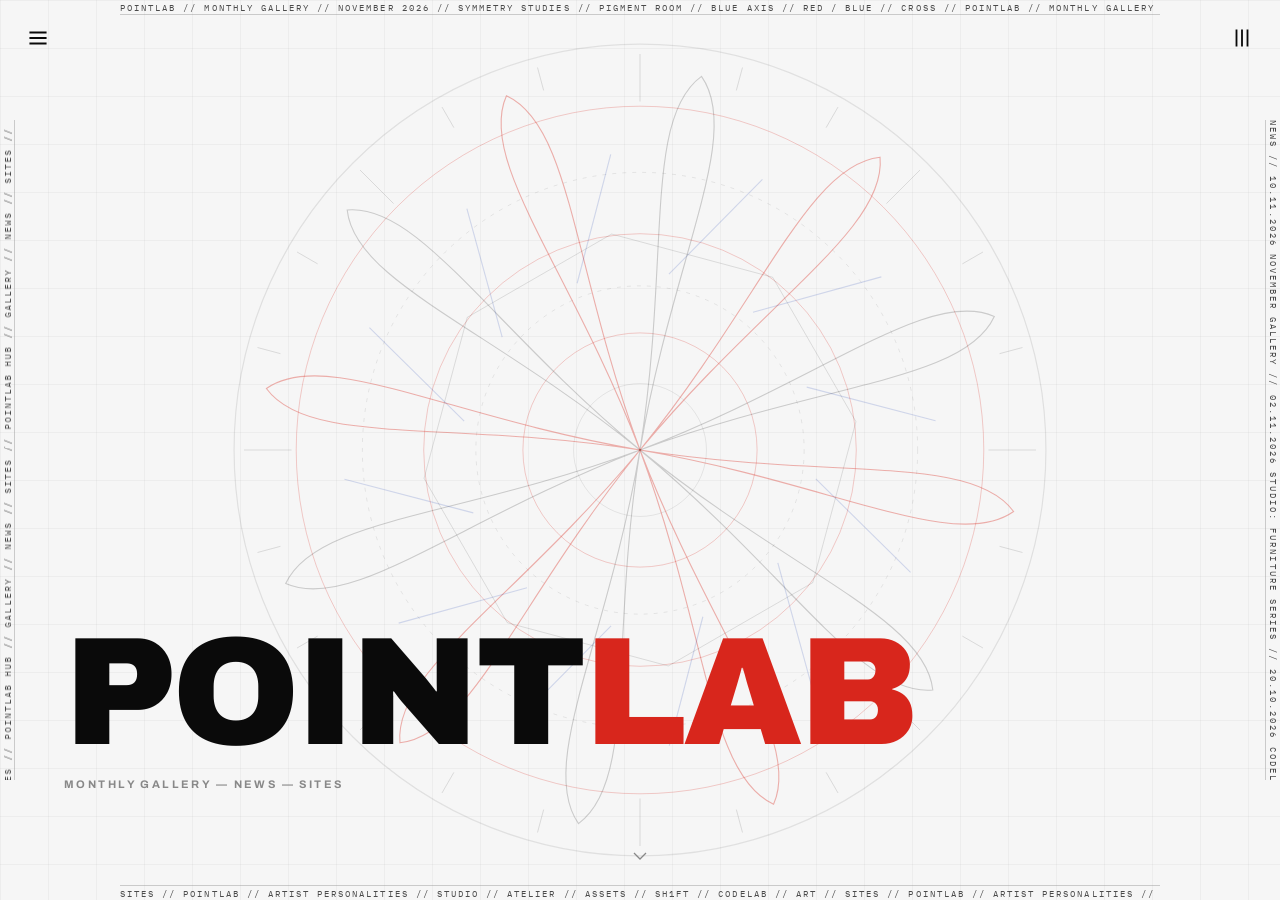
==== index.html @ a9a019ca "Pointlab homepage mockup v2 (private test preview)" ====
<!doctype html>
<html lang="en"><head><meta charset="utf-8">
<meta name="viewport" content="width=device-width,initial-scale=1,viewport-fit=cover">
<title>Pointlab</title>
<link rel="stylesheet" href="engine/fonts.css">
<link rel="stylesheet" href="engine/engine.css">
</head><body>
<script src="sites/registry.js"></script>
<script src="sites/hub.js"></script>
<script src="engine/generators.js"></script>
<script src="engine/text.js"></script>
<script src="engine/engine.js"></script>
</body></html>
---- engine/fonts.css ----
/* Self-hosted from Google Fonts (OFL): Archivo variable 400–900, IBM Plex Mono 400/500/700. Latin subset. */
@font-face{font-family:'Archivo';font-style:normal;font-weight:400 900;font-display:swap;src:url(../fonts/archivo.woff2) format('woff2')}
/* Self-hosted from Google Fonts (OFL): Archivo variable 400–900, IBM Plex Mono 400/500/700. Latin subset. */
@font-face{font-family:'IBM Plex Mono';font-style:normal;font-weight:400;font-display:swap;src:url(../fonts/plex-mono-400.woff2) format('woff2')}
@font-face{font-family:'IBM Plex Mono';font-style:normal;font-weight:500;font-display:swap;src:url(../fonts/plex-mono-500.woff2) format('woff2')}
@font-face{font-family:'IBM Plex Mono';font-style:normal;font-weight:700;font-display:swap;src:url(../fonts/plex-mono-700.woff2) format('woff2')}
---- engine/engine.css ----
/* POINTLAB ENGINE v2 — shared structure on anttipiste's type: Archivo + IBM Plex Mono (engine/fonts.css). Identity comes only from CSS variables
   (set by each site config) and the optional theme.css string in that config. */
:root{
  --bg:#0B0B0B; --fg:#F2F2F2; --dim:#8A8A8A; --line:#2A2A2A; --accent:#FF3A1E;
  --play:#FF2A1A; --veil:rgba(11,11,11,.62); --ui-bg:rgba(11,11,11,.38);
  --font-display:"Archivo",-apple-system,BlinkMacSystemFont,sans-serif;
  --font-text:"Archivo",-apple-system,BlinkMacSystemFont,sans-serif;
  --font-mono:"IBM Plex Mono",ui-monospace,Menlo,monospace;
  --panel:#161616; --panel-line:#2A2A2A; --panel-fg:#F2F2F2; --panel-dim:#8A8A8A; --hero-bg:var(--bg); --hero-fg:var(--fg);
  --ease:cubic-bezier(.2,.7,.1,1); --dur:.6s;
  --pad:clamp(20px,5vw,88px); --top-safe:84px; --sym:44px; --sym-gap:16px;
}
*{box-sizing:border-box;margin:0;padding:0}
html,body{height:100%;overflow:hidden;background:var(--bg);color:var(--fg);
  font-family:var(--font-text);-webkit-font-smoothing:antialiased;-webkit-tap-highlight-color:transparent}
button{font:inherit;color:inherit;background:none;border:0;cursor:pointer}
a{color:inherit}

/* ---------- stage: vertical axis (projects) ---------- */
#stage{position:fixed;inset:0;overflow-y:auto;overflow-x:hidden;scroll-snap-type:y mandatory;
  overscroll-behavior:none;scrollbar-width:none}
#stage::-webkit-scrollbar,.slides::-webkit-scrollbar{display:none}
.sec{position:relative;height:100vh;height:100dvh;scroll-snap-align:start;scroll-snap-stop:always;overflow:hidden}
/* horizontal axis (slides) */
.slides{display:flex;height:100%;overflow-x:auto;overflow-y:hidden;scroll-snap-type:x mandatory;
  overscroll-behavior-x:contain;scrollbar-width:none}
.slide{position:relative;flex:0 0 100%;height:100%;scroll-snap-align:start;scroll-snap-stop:always;overflow:hidden}
body.playing #stage,body.playing .slides{overflow:hidden;touch-action:none}

/* ---------- the two corner symbols (+ conditional play symbol) ---------- */
.sym{position:fixed;top:var(--sym-gap);z-index:60;width:var(--sym);height:var(--sym);
  display:grid;place-items:center;border:0;background:none;color:#fff;
  mix-blend-mode:difference; /* bare symbol, always the inverse of what is under it: white on dark, black on light */
  transition:opacity .45s var(--ease),color .2s}
.sym::after{content:"";position:absolute;inset:-2px} /* 48px touch target */
.sym svg{width:22px;height:22px;stroke:currentColor;stroke-width:1.5;fill:none;overflow:visible}
.sym:focus-visible{outline:1px dotted currentColor;outline-offset:2px}
#symL{left:var(--sym-gap)} #symR{right:var(--sym-gap)}
#symP{right:calc(var(--sym-gap) + var(--sym) + 8px)}
.sym .x{display:none} .sym[aria-expanded="true"] .x{display:block} .sym[aria-expanded="true"] .g{display:none}
body.ui-hidden #symL,body.ui-hidden #symR,body.ui-hidden #symP{opacity:0;pointer-events:none}
#symP{display:none} body.has-app #symP{display:grid}
body.playing #symP{opacity:1!important;pointer-events:auto!important;mix-blend-mode:normal;color:var(--play)}
body.playing #symP svg{fill:var(--play)}
#symP .pause{display:none}

/* edge arrows: appear only for a mouse near the left/right edge (never in corners) */
.edge{position:fixed;top:50%;z-index:40;width:44px;height:88px;margin-top:-44px;display:grid;place-items:center;
  color:var(--fg);opacity:0;pointer-events:none;transition:opacity .3s var(--ease)}
.edge svg{width:16px;height:32px;stroke:currentColor;stroke-width:1.25;fill:none}
.edge.l{left:6px} .edge.r{right:6px} .edge.on{opacity:.85;pointer-events:auto}
body.playing .edge,body[data-drawer] .edge{opacity:0;pointer-events:none}

/* ---------- side panels (JUST SITTING) ---------- */
.panel{position:fixed;top:0;bottom:0;z-index:50;background:var(--panel);color:var(--panel-fg);overflow-y:auto;overscroll-behavior:contain;
  display:flex;flex-direction:column;font:400 12px/17px var(--font-text);
  padding-top:calc(16px + env(safe-area-inset-top,0px));padding-bottom:calc(24px + env(safe-area-inset-bottom,0px));
  visibility:hidden;transition:transform 120ms,visibility 0s 120ms}
.panel.left{left:0;width:min(400px,100%);border-right:1px solid var(--panel-line);transform:translateX(-101%);
  padding-left:max(24px,calc(env(safe-area-inset-left,0px) + 16px));padding-right:24px}
.panel.right{right:0;width:min(320px,100%);border-left:1px solid var(--panel-line);transform:translateX(101%);
  padding-left:24px;padding-right:max(24px,calc(env(safe-area-inset-right,0px) + 16px))}
body[data-drawer="L"] .panel.left,body[data-drawer="R"] .panel.right{transform:none;visibility:visible;transition:transform 120ms}
body[data-drawer] .sym{opacity:0;pointer-events:none}
.p-head{position:relative;display:flex;justify-content:space-between;align-items:center;min-height:44px;margin-bottom:8px;flex:none}
.p-glitch{position:absolute;inset:0 -24px;width:calc(100% + 48px);height:44px;display:block;z-index:0}
.p-lab{position:relative;font:700 12px/12px var(--font-text);text-transform:uppercase;letter-spacing:.12em}
.p-x{position:relative;width:44px;height:44px;margin-right:-12px;display:grid;place-items:center;font-size:18px;line-height:18px;color:var(--panel-dim)}
.p-x:hover{color:var(--panel-fg)}
.p-sec{display:grid;gap:12px;padding-block:16px;border-top:1px solid var(--panel-line)}
.p-h{font:400 10px/10px var(--font-text);text-transform:uppercase;letter-spacing:.12em;color:var(--panel-dim)}
.p-line,.p-p{font-size:12px;line-height:18px;max-width:34em}
.p-line{font:700 20px/24px var(--font-text)}
.p-list{list-style:none;display:grid}
.p-list a,.p-list button,.p-list span.off,.p-proj,.p-sub button{display:flex;align-items:center;gap:12px;width:100%;min-height:44px;text-decoration:none;text-align:left;
  font:700 12px/16px var(--font-text);text-transform:uppercase;letter-spacing:.08em}
.p-list small,.p-proj small{margin-left:auto;font:400 10px/10px var(--font-mono);letter-spacing:.12em;color:var(--panel-dim);text-transform:uppercase}
.p-list a:hover,.p-list button:hover,.p-proj:hover,.p-sub button:hover{color:var(--accent)}
.p-list .cur{color:var(--accent)} .p-list span.off{color:var(--panel-dim)}
.p-proj b,.p-sub b{font:400 10px/10px var(--font-mono);color:var(--panel-dim);width:22px;flex:none}
.p-sub{list-style:none}
.p-sub button{min-height:36px;font-weight:400;text-transform:none;letter-spacing:0;color:var(--panel-dim)}
@media (pointer:coarse){.p-sub button{min-height:44px}}
@media (prefers-reduced-motion:reduce){.panel,body[data-drawer] .panel{transition:none!important}.sym{transition:none}}

/* ---------- anttipiste title stamp + counter ---------- */
.stamp{position:absolute;left:28px;bottom:24px;z-index:20;pointer-events:none;mix-blend-mode:difference;color:#fff;display:flex;align-items:baseline;gap:8px;max-width:calc(100% - 160px)}
.stamp .st-n{font:700 11px/1 var(--font-mono);color:var(--accent);mix-blend-mode:normal}
.stamp .st-d{font:400 11px/1 var(--font-mono);opacity:.4}
.stamp .st-t{font:800 13px/1 var(--font-display);letter-spacing:.04em;text-transform:uppercase;white-space:nowrap;overflow:hidden}
.stamp .st-a{font:400 10px/1 var(--font-mono);letter-spacing:.12em;opacity:.7;white-space:nowrap}
.count{position:absolute;right:28px;bottom:24px;z-index:20;pointer-events:none;font:400 11px/1 var(--font-mono);letter-spacing:.16em;mix-blend-mode:difference;color:#fff}
.pad,.s-shot .cap,.s-full .lab,.s-video .lab,.s-app .hint{padding-bottom:max(var(--pad),72px)}
.s-full .lab,.s-video .lab,.s-app .hint{bottom:max(var(--pad),72px);padding-bottom:0}
.s-shot .art{margin-bottom:max(var(--pad),72px)}
.pl-dissolved{opacity:0!important;transform:scale(.96) translateY(6px);transition:opacity .8s cubic-bezier(.16,1,.3,1),transform .8s cubic-bezier(.16,1,.3,1)}

/* ---------- hero ---------- */
.hero canvas{position:absolute;inset:0;width:100%;height:100%;display:block}
.hero-copy{position:absolute;left:var(--pad);right:var(--pad);bottom:clamp(64px,12vh,140px);pointer-events:none}
.hero{background:var(--hero-bg);color:var(--hero-fg)}
.hero-title{font:900 clamp(54px,12vw,160px)/.9 var(--font-display);letter-spacing:-.02em;text-transform:uppercase;white-space:pre-wrap;min-height:.9em;transition:opacity .8s cubic-bezier(.16,1,.3,1),transform .8s cubic-bezier(.16,1,.3,1)}
.hero-title span{color:var(--accent)}
.hero-sub{margin-top:14px;font:700 11px/1.4 var(--font-text);letter-spacing:.22em;text-transform:uppercase;color:var(--dim);min-height:1.4em}
.hero-down{position:absolute;left:50%;bottom:22px;width:44px;height:44px;margin-left:-22px;display:grid;place-items:center;color:var(--dim)}
.hero-down svg{width:18px;height:18px;stroke:currentColor;stroke-width:1.25;fill:none}

/* ---------- slide typography (shared) ---------- */
.pad{position:absolute;inset:0;padding:var(--top-safe) var(--pad) var(--pad);display:flex;flex-direction:column}
.idx{font:400 11px/1 var(--font-mono);letter-spacing:.14em;text-transform:uppercase;color:var(--dim)}
.idx i{font-style:normal;color:var(--accent)}
.h1{font:900 clamp(40px,7.5vw,128px)/.9 var(--font-display);letter-spacing:-.02em;text-transform:uppercase;margin-top:auto;white-space:pre-wrap}
.h2{font:800 clamp(26px,3.6vw,52px)/1 var(--font-display);letter-spacing:-.01em;white-space:pre-wrap}
.lede{font-size:clamp(16px,1.5vw,21px);line-height:1.45;max-width:38ch;margin-top:22px}
.txt{font-size:15px;line-height:1.55;color:color-mix(in srgb,var(--fg) 82%,var(--bg));max-width:40ch}
.meta{display:flex;flex-wrap:wrap;gap:8px 36px;margin-top:36px;padding-top:16px;border-top:1px solid var(--line)}
.meta div{font:12px/1.5 var(--font-mono);color:var(--dim)} .meta b{display:block;font-weight:400;color:var(--fg)}
.ph{display:inline-block;font:400 10px/1 var(--font-mono);letter-spacing:.14em;text-transform:uppercase;
  border:1px solid currentColor;padding:4px 6px;color:var(--dim);align-self:flex-start}

/* concept */
.s-concept .pad{justify-content:flex-end}
/* tutorial */
.s-tutorial ol{list-style:none;margin-top:36px;display:grid;gap:0;max-width:760px;counter-reset:st}
.s-tutorial li{display:grid;grid-template-columns:56px 1fr;padding:16px 0;border-top:1px solid var(--line);
  font-size:clamp(16px,1.6vw,20px);line-height:1.4;counter-increment:st}
.s-tutorial li::before{content:counter(st,decimal-leading-zero);font:400 12px/1.9 var(--font-mono);color:var(--accent)}
/* screenshot with explanation */
.s-shot .grid{position:absolute;inset:0;display:grid;grid-template-columns:minmax(300px,1fr) 2.1fr}
.s-shot .cap{padding:var(--top-safe) var(--pad) var(--pad);display:flex;flex-direction:column;justify-content:flex-end;gap:16px}
.s-shot .art{position:relative;margin:var(--top-safe) var(--pad) var(--pad) 0;border:1px solid var(--line)}
.art canvas,.s-video canvas{position:absolute;inset:0;width:100%;height:100%;display:block}
/* video placeholder */
.s-video .lab{position:absolute;left:var(--pad);bottom:var(--pad);right:var(--pad);display:flex;flex-direction:column;gap:12px;
  pointer-events:none;text-shadow:0 0 18px var(--bg)}
/* live app */
.s-app iframe{position:absolute;inset:0;width:100%;height:100%;border:0;display:block;pointer-events:none;background:var(--bg)}
body.playing .s-app.active iframe{pointer-events:auto}
.s-app .hint{position:absolute;left:var(--pad);bottom:var(--pad);display:flex;flex-direction:column;gap:12px;
  transition:opacity .4s var(--ease);pointer-events:none;text-shadow:0 0 18px var(--bg)}
body.playing .s-app .hint{opacity:0}
/* news */
.s-news .list{list-style:none;margin-top:28px;max-width:900px;border-top:1px solid var(--line);overflow:auto}
.s-news li{display:grid;grid-template-columns:120px 1fr;gap:4px 24px;padding:18px 0;border-bottom:1px solid var(--line)}
.s-news li .d{font:12px/1.6 var(--font-mono);color:var(--dim)} .s-news li b{font-weight:500;font-size:18px}
.s-news li p{grid-column:2;color:var(--dim);font-size:15px;line-height:1.45}
/* links to subsites */
.s-links .tiles{margin-top:28px;display:grid;grid-template-columns:repeat(4,1fr);border-top:1px solid var(--line);border-left:1px solid var(--line)}
.s-links .tile{display:flex;flex-direction:column;justify-content:space-between;min-height:clamp(96px,18vh,190px);padding:16px;
  border-right:1px solid var(--line);border-bottom:1px solid var(--line);text-decoration:none;transition:background .25s,color .25s}
.s-links a.tile:hover{background:var(--fg);color:var(--bg)}
.s-links .tile b{font:500 clamp(18px,1.8vw,26px)/1.05 var(--font-display)}
.s-links .tile small{font:11px/1.3 var(--font-mono);letter-spacing:.08em;text-transform:uppercase;color:var(--dim)}
.s-links span.tile{color:var(--dim)}

/* ---------- text animation states ---------- */
.rise .w{display:inline-block;overflow:hidden;vertical-align:top;padding-bottom:.06em}
.rise .w>span{display:inline-block;transform:translateY(105%);transition:transform var(--dur) var(--ease);transition-delay:calc(var(--i)*55ms)}
.rise.in .w>span{transform:none}
.fade{opacity:0;transform:translateY(10px);transition:opacity var(--dur) var(--ease),transform var(--dur) var(--ease);transition-delay:.15s}
.fade.in{opacity:1;transform:none}
.type::after{content:"\258C";color:var(--accent);animation:blink 1s steps(1) infinite;margin-left:2px}
.type.done::after{content:none}
@keyframes blink{50%{opacity:0}}
@media (prefers-reduced-motion:reduce){.rise .w>span,.fade{transition:none;transform:none;opacity:1}}

/* ---------- narrow screens ---------- */
@media (max-width:720px){
  :root{--top-safe:76px}
  .s-shot .grid{grid-template-columns:1fr;grid-template-rows:1.35fr 1fr}
  .s-shot .art{margin:var(--top-safe) var(--pad) 0;order:-1}
  .s-shot .cap{padding:20px var(--pad) var(--pad);justify-content:flex-start;gap:10px}
  .s-links .tiles{grid-template-columns:1fr 1fr}
  .s-news li{grid-template-columns:1fr} .s-news li p{grid-column:1}
  .stamp{left:16px;bottom:16px;max-width:calc(100% - 110px)} .count{right:16px;bottom:16px}
  .stamp .st-a{display:none}
}

/* ---------- media ---------- */
.art img,.art video{position:absolute;inset:0;width:100%;height:100%;object-fit:contain;display:block}
.art.cover img,.art.cover video{object-fit:cover}
.s-video video,.hero video,.hero img.bgm{position:absolute;inset:0;width:100%;height:100%;object-fit:cover;display:block}
.s-video.contain video{object-fit:contain}
.hero .shade{position:absolute;inset:0;background:linear-gradient(to top,color-mix(in srgb,var(--bg) 70%,transparent),transparent 55%)}
.s-full img{position:absolute;inset:0;width:100%;height:100%;object-fit:cover}
.s-full .lab{position:absolute;left:var(--pad);bottom:var(--pad);right:var(--pad);display:flex;flex-direction:column;gap:10px;text-shadow:0 0 22px rgba(0,0,0,.6)}
.s-full::after{content:"";position:absolute;inset:auto 0 0 0;height:45%;background:linear-gradient(to top,color-mix(in srgb,var(--bg) 65%,transparent),transparent);pointer-events:none}
.s-full .lab{z-index:1}
.s-links .tile{justify-content:flex-end;gap:6px;position:relative;overflow:hidden}
.s-links .tile img{width:100%;aspect-ratio:16/9;object-fit:cover;margin-bottom:auto;filter:grayscale(.15);transition:filter .3s}
.s-links span.tile img{filter:grayscale(1) brightness(.6)}
@media (max-width:720px){.s-links .tile img{display:none}.s-links .tile{min-height:76px;padding:12px}}

/* captions always clear the stamp/counter row (and the edge ticker when present) */
.s-full .lab,.s-video .lab,.s-app .hint{bottom:max(var(--pad),72px)}
@media (max-width:720px){.s-full .lab,.s-video .lab,.s-app .hint{bottom:64px}.s-shot .art{margin-bottom:64px}}
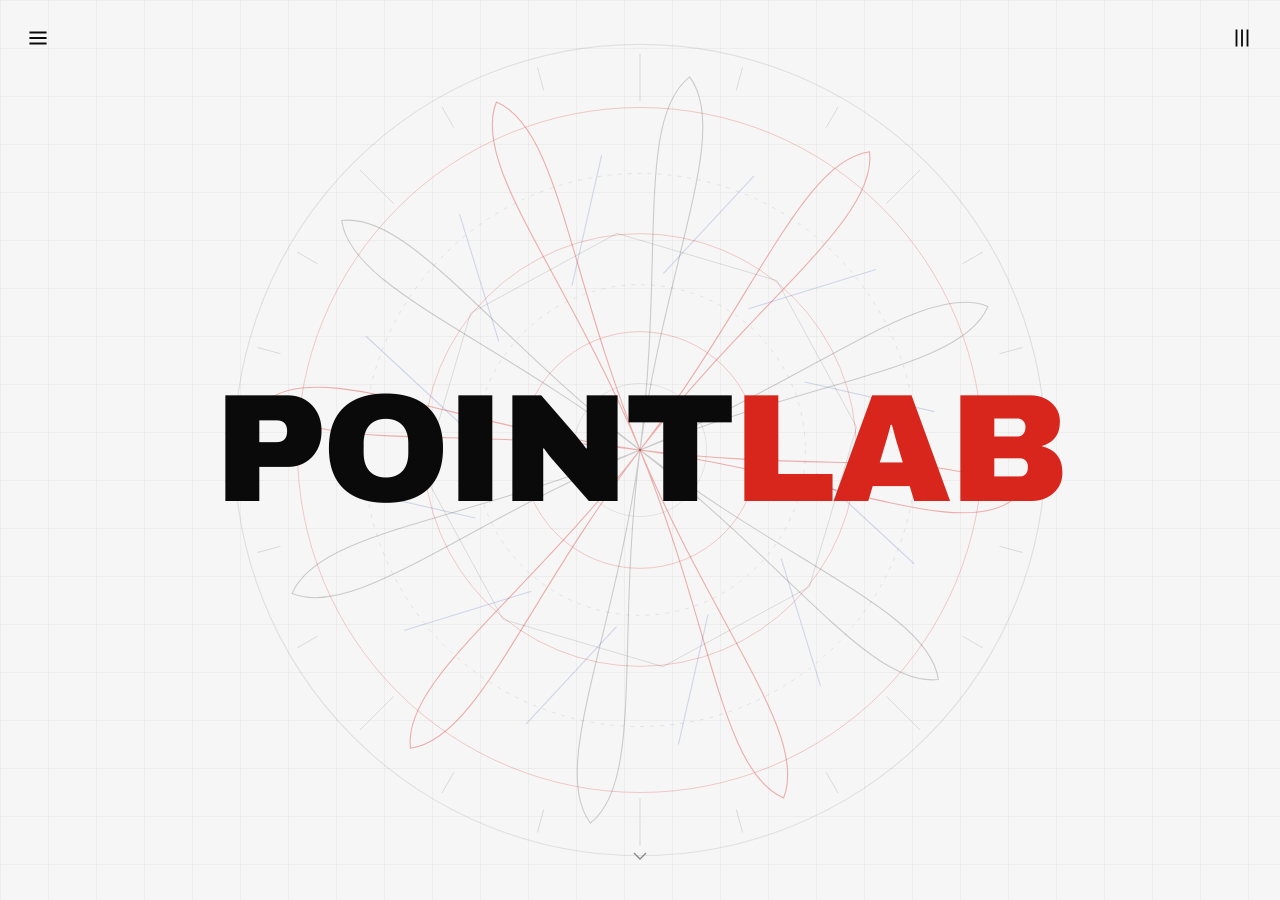
==== commit 9987899e: "Pointlab mockup v2.4: text effects run under OS Reduce motion (soft form); site Animations setting i" ====
--- a/index.html
+++ b/index.html
@@ -2,12 +2,12 @@
 <html lang="en"><head><meta charset="utf-8">
 <meta name="viewport" content="width=device-width,initial-scale=1,viewport-fit=cover">
 <title>Pointlab</title>
-<link rel="stylesheet" href="engine/fonts.css">
-<link rel="stylesheet" href="engine/engine.css">
+<link rel="stylesheet" href="engine/fonts.css?v=2.4">
+<link rel="stylesheet" href="engine/engine.css?v=2.4">
 </head><body>
-<script src="sites/registry.js"></script>
-<script src="sites/hub.js"></script>
-<script src="engine/generators.js"></script>
-<script src="engine/text.js"></script>
-<script src="engine/engine.js"></script>
+<script src="sites/registry.js?v=2.4"></script>
+<script src="sites/hub.js?v=2.4"></script>
+<script src="engine/generators.js?v=2.4"></script>
+<script src="engine/text.js?v=2.4"></script>
+<script src="engine/engine.js?v=2.4"></script>
 </body></html>
--- a/engine/fonts.css
+++ b/engine/fonts.css
@@ -4,3 +4,8 @@
 @font-face{font-family:'IBM Plex Mono';font-style:normal;font-weight:400;font-display:swap;src:url(../fonts/plex-mono-400.woff2) format('woff2')}
 @font-face{font-family:'IBM Plex Mono';font-style:normal;font-weight:500;font-display:swap;src:url(../fonts/plex-mono-500.woff2) format('woff2')}
 @font-face{font-family:'IBM Plex Mono';font-style:normal;font-weight:700;font-display:swap;src:url(../fonts/plex-mono-700.woff2) format('woff2')}
+/* v2.3 site faces — self-hosted from Google Fonts (OFL), variable, Latin subset. Loaded only by the site that uses them. */
+@font-face{font-family:'Jost';font-style:normal;font-weight:100 900;font-display:swap;src:url(../fonts/jost.woff2) format('woff2')}
+@font-face{font-family:'Big Shoulders Display';font-style:normal;font-weight:100 900;font-display:swap;src:url(../fonts/bigshoulders.woff2) format('woff2')}
+@font-face{font-family:'Space Grotesk';font-style:normal;font-weight:300 700;font-display:swap;src:url(../fonts/spacegrotesk.woff2) format('woff2')}
+@font-face{font-family:'Syne';font-style:normal;font-weight:400 800;font-display:swap;src:url(../fonts/syne.woff2) format('woff2')}
--- a/engine/engine.css
+++ b/engine/engine.css
@@ -1,4 +1,4 @@
-/* POINTLAB ENGINE v2 — shared structure on anttipiste's type: Archivo + IBM Plex Mono (engine/fonts.css). Identity comes only from CSS variables
+/* POINTLAB ENGINE v2.1 — no information over projects; equal 320 px panels with collapsible groups; centred logo animation. Based on v2 — shared structure on anttipiste's type: Archivo + IBM Plex Mono (engine/fonts.css). Identity comes only from CSS variables
    (set by each site config) and the optional theme.css string in that config. */
 :root{
   --bg:#0B0B0B; --fg:#F2F2F2; --dim:#8A8A8A; --line:#2A2A2A; --accent:#FF3A1E;
@@ -38,7 +38,9 @@
 #symL{left:var(--sym-gap)} #symR{right:var(--sym-gap)}
 #symP{right:calc(var(--sym-gap) + var(--sym) + 8px)}
 .sym .x{display:none} .sym[aria-expanded="true"] .x{display:block} .sym[aria-expanded="true"] .g{display:none}
-body.ui-hidden #symL,body.ui-hidden #symR,body.ui-hidden #symP{opacity:0;pointer-events:none}
+body.ui-hidden #symL,body.ui-hidden #symR,body.ui-hidden #symP{opacity:0}
+/* faded symbols stay tappable/clickable in their corners, so the panels are always reachable; only in play mode do the corners belong to the app */
+body.ui-hidden.playing #symL,body.ui-hidden.playing #symR{pointer-events:none}
 #symP{display:none} body.has-app #symP{display:grid}
 body.playing #symP{opacity:1!important;pointer-events:auto!important;mix-blend-mode:normal;color:var(--play)}
 body.playing #symP svg{fill:var(--play)}
@@ -56,57 +58,75 @@
   display:flex;flex-direction:column;font:400 12px/17px var(--font-text);
   padding-top:calc(16px + env(safe-area-inset-top,0px));padding-bottom:calc(24px + env(safe-area-inset-bottom,0px));
   visibility:hidden;transition:transform 120ms,visibility 0s 120ms}
-.panel.left{left:0;width:min(400px,100%);border-right:1px solid var(--panel-line);transform:translateX(-101%);
+.panel.left{left:0;width:min(320px,100%);border-right:1px solid var(--panel-line);transform:translateX(-101%);
   padding-left:max(24px,calc(env(safe-area-inset-left,0px) + 16px));padding-right:24px}
 .panel.right{right:0;width:min(320px,100%);border-left:1px solid var(--panel-line);transform:translateX(101%);
   padding-left:24px;padding-right:max(24px,calc(env(safe-area-inset-right,0px) + 16px))}
 body[data-drawer="L"] .panel.left,body[data-drawer="R"] .panel.right{transform:none;visibility:visible;transition:transform 120ms}
 body[data-drawer] .sym{opacity:0;pointer-events:none}
 .p-head{position:relative;display:flex;justify-content:space-between;align-items:center;min-height:44px;margin-bottom:8px;flex:none}
-.p-glitch{position:absolute;inset:0 -24px;width:calc(100% + 48px);height:44px;display:block;z-index:0}
 .p-lab{position:relative;font:700 12px/12px var(--font-text);text-transform:uppercase;letter-spacing:.12em}
 .p-x{position:relative;width:44px;height:44px;margin-right:-12px;display:grid;place-items:center;font-size:18px;line-height:18px;color:var(--panel-dim)}
 .p-x:hover{color:var(--panel-fg)}
-.p-sec{display:grid;gap:12px;padding-block:16px;border-top:1px solid var(--panel-line)}
-.p-h{font:400 10px/10px var(--font-text);text-transform:uppercase;letter-spacing:.12em;color:var(--panel-dim)}
-.p-line,.p-p{font-size:12px;line-height:18px;max-width:34em}
-.p-line{font:700 20px/24px var(--font-text)}
-.p-list{list-style:none;display:grid}
-.p-list a,.p-list button,.p-list span.off,.p-proj,.p-sub button{display:flex;align-items:center;gap:12px;width:100%;min-height:44px;text-decoration:none;text-align:left;
+.p-line{font:700 16px/21px var(--font-text);padding:4px 0 16px;max-width:24em}
+.p-top{list-style:none;border-top:1px solid var(--panel-line)}
+.p-grp{border-top:1px solid var(--panel-line)}
+.p-grp:last-child{border-bottom:1px solid var(--panel-line)}
+.p-gh{font:inherit}
+.p-tog,.p-top button{display:flex;align-items:center;gap:12px;width:100%;min-height:44px;text-align:left;
   font:700 12px/16px var(--font-text);text-transform:uppercase;letter-spacing:.08em}
-.p-list small,.p-proj small{margin-left:auto;font:400 10px/10px var(--font-mono);letter-spacing:.12em;color:var(--panel-dim);text-transform:uppercase}
-.p-list a:hover,.p-list button:hover,.p-proj:hover,.p-sub button:hover{color:var(--accent)}
-.p-list .cur{color:var(--accent)} .p-list span.off{color:var(--panel-dim)}
-.p-proj b,.p-sub b{font:400 10px/10px var(--font-mono);color:var(--panel-dim);width:22px;flex:none}
-.p-sub{list-style:none}
-.p-sub button{min-height:36px;font-weight:400;text-transform:none;letter-spacing:0;color:var(--panel-dim)}
-@media (pointer:coarse){.p-sub button{min-height:44px}}
+.p-tog small{margin-left:auto;font:400 10px/10px var(--font-mono);letter-spacing:.12em;color:var(--panel-dim)}
+.p-tog i{width:12px;height:12px;flex:none;position:relative;margin-left:8px}
+.p-tog .p-gt+i{margin-left:auto}
+.p-tog i::before,.p-tog i::after{content:"";position:absolute;left:0;right:0;top:50%;height:1px;margin-top:-.5px;background:currentColor}
+.p-tog i::after{transform:rotate(90deg)} .p-tog[aria-expanded="true"] i::after{transform:none}
+.p-grp.cur>.p-gh .p-tog{color:var(--panel-fg)}
+.p-grp.cur>.p-gh .p-gt::before{content:"";display:inline-block;width:6px;height:6px;margin-right:10px;background:var(--accent);vertical-align:1px}
+.p-tog:hover,.p-top button:hover{color:var(--accent)}
+.p-items{padding-bottom:12px} .p-items[hidden]{display:none}
+.p-items ul{list-style:none;display:grid}
+.p-items button,.p-items a,.p-items span.off,.p-items span.cur{display:flex;align-items:center;gap:12px;width:100%;min-height:44px;text-align:left;text-decoration:none;
+  font:400 12px/16px var(--font-text);color:var(--panel-dim)}
+.p-items b{font:400 10px/10px var(--font-mono);width:22px;flex:none;color:var(--panel-dim)}
+.p-items small{margin-left:auto;font:400 10px/10px var(--font-mono);letter-spacing:.12em;text-transform:uppercase;color:var(--panel-dim);white-space:nowrap}
+.p-items button:hover,.p-items a:hover{color:var(--panel-fg)}
+.p-items [aria-current]{color:var(--panel-fg)} .p-items button[aria-current] b{color:var(--panel-fg)}
+.p-items button[aria-current]::before{content:"";width:2px;height:16px;background:var(--accent);margin-left:-12px;margin-right:-2px}
+.p-items .cur{color:var(--accent)!important}
+.p-items .p-p{font-size:12px;line-height:18px;color:var(--panel-fg);max-width:34em;padding-bottom:4px}
+.p-tog:focus-visible,.p-items :focus-visible,.p-top :focus-visible{outline:none;color:var(--panel-fg);text-decoration:underline;text-underline-offset:4px}
+/* close: a bare ×, never boxed */
+.p-x,.p-x:focus,.p-x:focus-visible{outline:none;border:0;box-shadow:none;background:none}
+.p-x:focus-visible{color:var(--panel-fg)}
+.p-top a{display:flex;align-items:center;min-height:44px;font:700 12px/16px var(--font-text);text-transform:uppercase;letter-spacing:.08em;text-decoration:none;color:var(--panel-dim)}
+.p-top a:hover{color:var(--accent)}
+.p-facts{display:grid;grid-template-columns:1fr 1fr;gap:8px 16px;margin:4px 0 12px}
+.p-facts dt{font:400 10px/14px var(--font-mono);letter-spacing:.12em;text-transform:uppercase;color:var(--panel-dim)}
+.p-facts dd{font:400 12px/16px var(--font-text);color:var(--panel-fg)}
+.p-info{margin-bottom:8px}
+.p-keys{color:var(--panel-dim)!important;font-size:11px!important;padding-top:8px}
+.p-sw{justify-content:space-between}
+.p-sw i{width:28px;height:14px;border:1px solid var(--panel-dim);border-radius:7px;position:relative;flex:none}
+.p-sw i::after{content:"";position:absolute;top:2px;left:2px;width:8px;height:8px;border-radius:50%;background:var(--panel-dim);transition:transform .12s}
+.p-sw[aria-checked="true"]{color:var(--panel-fg)} .p-sw[aria-checked="true"] i{border-color:var(--accent)}
+.p-sw[aria-checked="true"] i::after{transform:translateX(14px);background:var(--accent)}
 @media (prefers-reduced-motion:reduce){.panel,body[data-drawer] .panel{transition:none!important}.sym{transition:none}}
 
-/* ---------- anttipiste title stamp + counter ---------- */
-.stamp{position:absolute;left:28px;bottom:24px;z-index:20;pointer-events:none;mix-blend-mode:difference;color:#fff;display:flex;align-items:baseline;gap:8px;max-width:calc(100% - 160px)}
-.stamp .st-n{font:700 11px/1 var(--font-mono);color:var(--accent);mix-blend-mode:normal}
-.stamp .st-d{font:400 11px/1 var(--font-mono);opacity:.4}
-.stamp .st-t{font:800 13px/1 var(--font-display);letter-spacing:.04em;text-transform:uppercase;white-space:nowrap;overflow:hidden}
-.stamp .st-a{font:400 10px/1 var(--font-mono);letter-spacing:.12em;opacity:.7;white-space:nowrap}
-.count{position:absolute;right:28px;bottom:24px;z-index:20;pointer-events:none;font:400 11px/1 var(--font-mono);letter-spacing:.16em;mix-blend-mode:difference;color:#fff}
-.pad,.s-shot .cap,.s-full .lab,.s-video .lab,.s-app .hint{padding-bottom:max(var(--pad),72px)}
-.s-full .lab,.s-video .lab,.s-app .hint{bottom:max(var(--pad),72px);padding-bottom:0}
-.s-shot .art{margin-bottom:max(var(--pad),72px)}
+/* v2.1: no title stamp, counter, index numbers or captions over project content */
 .pl-dissolved{opacity:0!important;transform:scale(.96) translateY(6px);transition:opacity .8s cubic-bezier(.16,1,.3,1),transform .8s cubic-bezier(.16,1,.3,1)}
 
 /* ---------- hero ---------- */
 .hero canvas{position:absolute;inset:0;width:100%;height:100%;display:block}
-.hero-copy{position:absolute;left:var(--pad);right:var(--pad);bottom:clamp(64px,12vh,140px);pointer-events:none}
-.hero{background:var(--hero-bg);color:var(--hero-fg)}
-.hero-title{font:900 clamp(54px,12vw,160px)/.9 var(--font-display);letter-spacing:-.02em;text-transform:uppercase;white-space:pre-wrap;min-height:.9em;transition:opacity .8s cubic-bezier(.16,1,.3,1),transform .8s cubic-bezier(.16,1,.3,1)}
-.hero-title span{color:var(--accent)}
-.hero-sub{margin-top:14px;font:700 11px/1.4 var(--font-text);letter-spacing:.22em;text-transform:uppercase;color:var(--dim);min-height:1.4em}
+.hero,.interlude{background:var(--hero-bg);color:var(--hero-fg)}
+.logo-wrap{position:absolute;inset:0;display:grid;place-items:center;padding:0 var(--pad);pointer-events:none;text-align:center}
+.logo{font:900 clamp(54px,12vw,160px)/.9 var(--font-display);letter-spacing:-.02em;text-transform:uppercase;white-space:pre-wrap;min-height:.9em;transition:opacity .8s cubic-bezier(.16,1,.3,1),transform .8s cubic-bezier(.16,1,.3,1)}
+.logo span{color:var(--accent)}
 .hero-down{position:absolute;left:50%;bottom:22px;width:44px;height:44px;margin-left:-22px;display:grid;place-items:center;color:var(--dim)}
 .hero-down svg{width:18px;height:18px;stroke:currentColor;stroke-width:1.25;fill:none}
 
 /* ---------- slide typography (shared) ---------- */
 .pad{position:absolute;inset:0;padding:var(--top-safe) var(--pad) var(--pad);display:flex;flex-direction:column}
+.scrolly{overflow-y:auto;overscroll-behavior-y:auto;scrollbar-width:thin}
 .idx{font:400 11px/1 var(--font-mono);letter-spacing:.14em;text-transform:uppercase;color:var(--dim)}
 .idx i{font-style:normal;color:var(--accent)}
 .h1{font:900 clamp(40px,7.5vw,128px)/.9 var(--font-display);letter-spacing:-.02em;text-transform:uppercase;margin-top:auto;white-space:pre-wrap}
@@ -126,19 +146,11 @@
   font-size:clamp(16px,1.6vw,20px);line-height:1.4;counter-increment:st}
 .s-tutorial li::before{content:counter(st,decimal-leading-zero);font:400 12px/1.9 var(--font-mono);color:var(--accent)}
 /* screenshot with explanation */
-.s-shot .grid{position:absolute;inset:0;display:grid;grid-template-columns:minmax(300px,1fr) 2.1fr}
-.s-shot .cap{padding:var(--top-safe) var(--pad) var(--pad);display:flex;flex-direction:column;justify-content:flex-end;gap:16px}
-.s-shot .art{position:relative;margin:var(--top-safe) var(--pad) var(--pad) 0;border:1px solid var(--line)}
+.s-shot .art{position:absolute;inset:var(--top-safe) var(--pad) var(--pad)}
 .art canvas,.s-video canvas{position:absolute;inset:0;width:100%;height:100%;display:block}
-/* video placeholder */
-.s-video .lab{position:absolute;left:var(--pad);bottom:var(--pad);right:var(--pad);display:flex;flex-direction:column;gap:12px;
-  pointer-events:none;text-shadow:0 0 18px var(--bg)}
 /* live app */
 .s-app iframe{position:absolute;inset:0;width:100%;height:100%;border:0;display:block;pointer-events:none;background:var(--bg)}
 body.playing .s-app.active iframe{pointer-events:auto}
-.s-app .hint{position:absolute;left:var(--pad);bottom:var(--pad);display:flex;flex-direction:column;gap:12px;
-  transition:opacity .4s var(--ease);pointer-events:none;text-shadow:0 0 18px var(--bg)}
-body.playing .s-app .hint{opacity:0}
 /* news */
 .s-news .list{list-style:none;margin-top:28px;max-width:900px;border-top:1px solid var(--line);overflow:auto}
 .s-news li{display:grid;grid-template-columns:120px 1fr;gap:4px 24px;padding:18px 0;border-bottom:1px solid var(--line)}
@@ -167,13 +179,9 @@
 /* ---------- narrow screens ---------- */
 @media (max-width:720px){
   :root{--top-safe:76px}
-  .s-shot .grid{grid-template-columns:1fr;grid-template-rows:1.35fr 1fr}
-  .s-shot .art{margin:var(--top-safe) var(--pad) 0;order:-1}
-  .s-shot .cap{padding:20px var(--pad) var(--pad);justify-content:flex-start;gap:10px}
+  .s-shot .art{inset:var(--top-safe) 16px 24px}
   .s-links .tiles{grid-template-columns:1fr 1fr}
   .s-news li{grid-template-columns:1fr} .s-news li p{grid-column:1}
-  .stamp{left:16px;bottom:16px;max-width:calc(100% - 110px)} .count{right:16px;bottom:16px}
-  .stamp .st-a{display:none}
 }
 
 /* ---------- media ---------- */
@@ -183,14 +191,119 @@
 .s-video.contain video{object-fit:contain}
 .hero .shade{position:absolute;inset:0;background:linear-gradient(to top,color-mix(in srgb,var(--bg) 70%,transparent),transparent 55%)}
 .s-full img{position:absolute;inset:0;width:100%;height:100%;object-fit:cover}
-.s-full .lab{position:absolute;left:var(--pad);bottom:var(--pad);right:var(--pad);display:flex;flex-direction:column;gap:10px;text-shadow:0 0 22px rgba(0,0,0,.6)}
-.s-full::after{content:"";position:absolute;inset:auto 0 0 0;height:45%;background:linear-gradient(to top,color-mix(in srgb,var(--bg) 65%,transparent),transparent);pointer-events:none}
-.s-full .lab{z-index:1}
 .s-links .tile{justify-content:flex-end;gap:6px;position:relative;overflow:hidden}
 .s-links .tile img{width:100%;aspect-ratio:16/9;object-fit:cover;margin-bottom:auto;filter:grayscale(.15);transition:filter .3s}
 .s-links span.tile img{filter:grayscale(1) brightness(.6)}
 @media (max-width:720px){.s-links .tile img{display:none}.s-links .tile{min-height:76px;padding:12px}}
 
-/* captions always clear the stamp/counter row (and the edge ticker when present) */
-.s-full .lab,.s-video .lab,.s-app .hint{bottom:max(var(--pad),72px)}
-@media (max-width:720px){.s-full .lab,.s-video .lab,.s-app .hint{bottom:64px}.s-shot .art{margin-bottom:64px}}
+
+/* ---------- text slides: explanation, notes, news ---------- */
+.s-text .pad{justify-content:flex-end}
+.col{max-width:680px;width:100%}
+.kick,.d{font:400 11px/1.4 var(--font-mono);letter-spacing:.14em;text-transform:uppercase;color:var(--dim)}
+.body p{font-size:clamp(16px,1.3vw,18px);line-height:1.6;max-width:62ch;margin-top:1em;color:color-mix(in srgb,var(--fg) 88%,var(--bg))}
+.s-text .h2{margin-top:12px}
+.notes{list-style:none;margin-top:28px;max-width:900px;border-top:1px solid var(--line);counter-reset:n}
+.notes li{display:grid;grid-template-columns:56px minmax(140px,220px) 1fr;gap:4px 24px;padding:14px 0;border-bottom:1px solid var(--line);counter-increment:n;align-items:baseline}
+.notes li::before{content:counter(n,decimal-leading-zero);font:400 12px/1.6 var(--font-mono);color:var(--accent)}
+.notes b{font-weight:600;font-size:15px} .notes p{color:var(--dim);font-size:15px;line-height:1.45}
+.notes small{grid-column:3;font:400 10px/1.4 var(--font-mono);letter-spacing:.14em;text-transform:uppercase;color:var(--dim)}
+.nlist{list-style:none;margin-top:28px;max-width:900px;border-top:1px solid var(--line)}
+.nlist button{display:grid;grid-template-columns:120px 1fr;gap:4px 24px;width:100%;min-height:44px;padding:18px 0;text-align:left;border-bottom:1px solid var(--line);align-items:baseline}
+.nlist .d{font-size:12px} .nlist b{font-weight:600;font-size:clamp(17px,1.6vw,22px)} .nlist p{grid-column:2;color:var(--dim);font-size:15px;line-height:1.45}
+.nlist button:hover b,.nlist button:focus-visible b{color:var(--accent)}
+.art-col{position:absolute;inset:0;padding:var(--top-safe) var(--pad) var(--pad);display:flex;justify-content:center}
+.art-col .col{padding-bottom:48px}
+.art-col .h2{margin-top:12px}
+.art-col figure{margin:28px 0 0} .art-col figure img{width:100%;max-height:56vh;object-fit:cover;display:block}
+.back{margin-top:36px;min-height:44px;font:400 11px/1 var(--font-mono);letter-spacing:.14em;text-transform:uppercase;color:var(--dim)}
+.back:hover{color:var(--accent)}
+@media (max-width:720px){
+  .notes li{grid-template-columns:40px 1fr} .notes p,.notes small{grid-column:2}
+  .nlist button{grid-template-columns:1fr} .nlist p{grid-column:1}
+  .art-col{padding:var(--top-safe) 20px 24px}
+}
+
+/* ---------- cover mode (per site, e.g. Codelab): animated text over a dimmed full-bleed app screenshot ---------- */
+.s-cover img,.s-cover video,.hero.is-cover img.bgm{position:absolute;inset:0;width:100%;height:100%;object-fit:cover;display:block}
+.dim{position:absolute;inset:0;background:color-mix(in srgb,var(--bg) var(--cover-dim,68%),transparent);pointer-events:none}
+.cover-wrap{position:absolute;inset:0;display:flex;flex-direction:column;justify-content:center;align-items:center;text-align:center;padding:0 var(--pad);pointer-events:none}
+.cover-title{font:900 clamp(40px,8vw,128px)/.9 var(--font-display);letter-spacing:-.02em;text-transform:uppercase;white-space:pre-wrap;min-height:.9em}
+.cover-title span{color:var(--accent)}
+.cover-sub{margin-top:18px;font:400 clamp(12px,1.1vw,15px)/1.5 var(--font-mono);letter-spacing:.08em;color:color-mix(in srgb,var(--fg) 80%,var(--bg));min-height:3em;max-width:46ch}
+.hero.is-cover .logo-wrap{display:flex;flex-direction:column;justify-content:center;align-items:center}
+/* the edge ticker shows only where the site's text set is on (top page + cover slides) */
+.pl-et{transition:opacity .4s var(--ease)}
+body:not(.tx-on) .pl-et{opacity:0!important;visibility:hidden!important}
+body:not(.tx-on) .pl-et *{animation-play-state:paused!important}
+
+/* site setting fullbleed:true — screenshots fill the screen edge to edge */
+.fullbleed .s-shot .art{inset:0}
+.fullbleed .s-shot .art img{object-fit:cover}
+
+/* ---------- v2.2: play mode — the embedded app keeps its own menus in the corners and sides ---------- */
+body.playing #symL,body.playing #symR{opacity:0!important;visibility:hidden;pointer-events:none!important}
+body.playing[data-play-exit="top-center"] #symP{right:auto;left:50%;margin-left:calc(var(--sym) / -2)}
+body.playing[data-play-exit="bottom-center"] #symP{right:auto;left:50%;margin-left:calc(var(--sym) / -2);top:auto;bottom:var(--sym-gap)}
+
+/* ---------- v2.2: left panel = current project ---------- */
+.p-kick{font:400 10px/14px var(--font-mono);letter-spacing:.14em;text-transform:uppercase;color:var(--panel-dim);margin:-4px 0 8px}
+.p-expl{color:var(--panel-fg)}
+.panel.left .p-line{font-size:15px;line-height:21px}
+.panel.left .p-line.p-expl{font:400 13px/20px var(--font-text)}
+.p-artist{display:grid;grid-template-columns:64px minmax(0,1fr);gap:12px;align-items:start;padding:4px 0 8px}
+.p-artist>div{min-width:0}
+.p-items .p-artist b.p-an{width:auto;flex:initial;font:700 12px/16px var(--font-text);letter-spacing:.08em;color:var(--panel-fg)} .p-items .p-artist small.p-ar{margin-left:0;white-space:normal}
+.p-portrait{width:64px;height:80px;object-fit:cover;display:block}
+.p-portrait.slot{border:1px dashed var(--panel-line);display:grid;place-items:center;font:400 9px/1 var(--font-mono);letter-spacing:.12em;text-transform:uppercase;color:var(--panel-dim)}
+.p-an{display:block;font:700 12px/16px var(--font-text);text-transform:uppercase;letter-spacing:.08em}
+.p-ar{display:block;font:400 10px/14px var(--font-mono);letter-spacing:.12em;text-transform:uppercase;color:var(--panel-dim);margin-top:2px}
+.p-artist .p-p{margin-top:6px;color:var(--panel-dim)}
+.p-slides [aria-current] b{color:var(--panel-fg)}
+.panel.right [data-proj][aria-current]{color:var(--panel-fg)}
+.panel.right [data-proj][aria-current] b{color:var(--panel-fg)}
+.p-top .p-hub,.p-top .p-news{display:flex;align-items:center;width:100%;min-height:44px;text-align:left;font:700 12px/16px var(--font-text);text-transform:uppercase;letter-spacing:.08em;text-decoration:none;color:var(--panel-fg)}
+/* project setting: show images whole */
+.fit-whole .s-full img,.fit-whole .art img,.fit-whole .art.cover img{object-fit:contain}
+
+/* play-mode exit strip: left edge, middle band only (clear of the app's corner controls) */
+.play-edge{position:fixed;left:0;top:30%;height:40%;width:20px;z-index:55;display:none;touch-action:none;cursor:e-resize}
+body.playing .play-edge{display:block}
+.play-edge::after{content:"";position:absolute;left:3px;top:50%;width:2px;height:44px;margin-top:-22px;background:var(--play);opacity:.55}
+
+/* ===== v2.3 — per-site image grade (anttipiste colour grades; config: grade:'kapoor'|'klein'|'monolith'|'violet') =====
+   Images and videos of project slides are mapped to a duotone of the grade (SVG filter #pl-grade, built by the engine).
+   anttipiste's vignette + a faint, static light bleed sit on media slides only. Kept subtle so it never competes with the work.
+   Article/news figures and live apps (iframes) are never graded. */
+.graded .s-full img,.graded .s-shot img,.graded .s-video video,.graded .s-cover img,.graded .s-cover video{filter:url(#pl-grade)}
+.graded .s-full::after,.graded .s-shot::after,.graded .s-video::after{content:"";position:absolute;inset:0;z-index:1;pointer-events:none;
+  opacity:var(--grade-vig,.85);background:radial-gradient(130% 100% at 50% 45%,rgba(0,0,0,0) 40%,rgba(0,0,0,.3) 80%,rgba(0,0,0,.85) 100%)}
+.graded .s-full::before,.graded .s-shot::before,.graded .s-video::before{content:"";position:absolute;inset:0;z-index:1;pointer-events:none;
+  mix-blend-mode:screen;opacity:var(--grade-bleed,.22);
+  background:radial-gradient(circle at 12% 18%,var(--grade),transparent 45%),radial-gradient(circle at 88% 82%,var(--grade),transparent 45%)}
+/* ===== v2.3 — product / asset 'get' row in the LEFT panel only (project.get = {label, price, href|null}) ===== */
+.p-get{display:flex;align-items:center;gap:12px;min-height:44px;margin:0 0 14px;padding:0 14px;border:1px solid var(--panel-fg);
+  color:var(--panel-fg);text-decoration:none;font:700 12px/16px var(--font-text);text-transform:uppercase;letter-spacing:.1em}
+.p-get small{margin-left:auto;font:400 11px/14px var(--font-mono);letter-spacing:.08em;color:var(--panel-dim);text-transform:none}
+.p-get.off{border-style:dashed;cursor:default}
+.p-get::before{content:"";width:8px;height:8px;background:var(--accent)}
+.graded .hero img.bgm{filter:url(#pl-grade)}
+/* ===== v2.3 — LIVING grade 'klein-live' (IKB with a living pulse) — unused option; 'heat' removed in v2.3.1 =====
+   Two fixed, full-viewport colour layers above the slides and below the edges/panels/symbols, visible only while the
+   current slide is an image / video / screenshot (body.grade-media; never on live apps or text slides). Animated with CSS
+   only — transform + opacity, both compositor properties, so no layout, no paint and no per-frame JavaScript. */
+.grade-live{position:fixed;inset:-20%;z-index:35;pointer-events:none;visibility:hidden;opacity:var(--gl-o,.4);will-change:transform,opacity}
+body.grade-media .grade-live{visibility:visible}
+body.playing .grade-live{visibility:hidden!important}
+/* klein-live: IKB #002FA7 whose depth and saturation slowly breathe */
+.grade-live-klein .gl-a{mix-blend-mode:color;--gl-o:.5;
+  background:radial-gradient(50% 46% at 40% 40%,#1F4BFF 0,transparent 72%),radial-gradient(56% 50% at 66% 66%,#001A66 0,transparent 74%),#002FA7;
+  animation:gl-drift 60s ease-in-out infinite alternate,gl-sat 11s ease-in-out infinite alternate}
+.grade-live-klein .gl-b{mix-blend-mode:multiply;--gl-o:.3;background:radial-gradient(70% 60% at 50% 50%,transparent 30%,#000A33 100%);
+  animation:gl-depth 13s ease-in-out infinite alternate}
+@keyframes gl-drift{0%{transform:translate3d(-6%,-4%,0) rotate(-4deg) scale(1)}50%{transform:translate3d(5%,3%,0) rotate(3deg) scale(1.08)}100%{transform:translate3d(-2%,6%,0) rotate(6deg) scale(1.03)}}
+@keyframes gl-sat{0%{opacity:.36}100%{opacity:.62}}   /* saturation breath of the IKB layer */
+@keyframes gl-depth{0%{transform:scale(1);opacity:.18}100%{transform:scale(1.18);opacity:.42}}   /* depth breath */
+/* paused when the tab is hidden; static with reduced motion or Animations off */
+.grade-paused .grade-live{animation-play-state:paused!important}
+.grade-still .grade-live{animation:none!important}
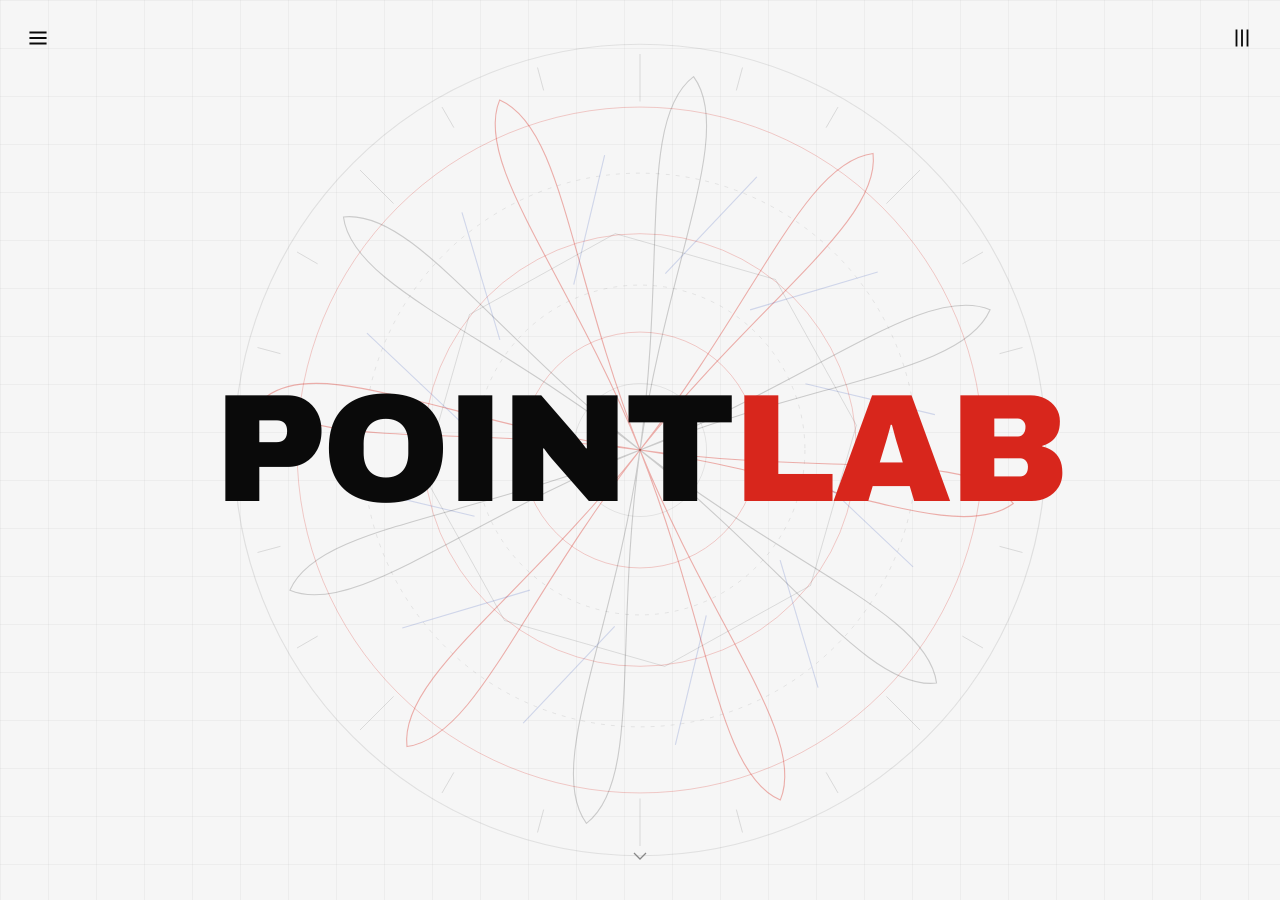
==== commit cb8df749: "Pointlab mockup v2.5: We Are The Nature, Stage / Scenography, Works, and System 8 Adds four pages on" ====
--- a/index.html
+++ b/index.html
@@ -2,12 +2,13 @@
 <html lang="en"><head><meta charset="utf-8">
 <meta name="viewport" content="width=device-width,initial-scale=1,viewport-fit=cover">
 <title>Pointlab</title>
-<link rel="stylesheet" href="engine/fonts.css?v=2.4">
-<link rel="stylesheet" href="engine/engine.css?v=2.4">
+<link rel="stylesheet" href="engine/fonts.css?v=2.5">
+<link rel="stylesheet" href="engine/engine.css?v=2.5">
 </head><body>
-<script src="sites/registry.js?v=2.4"></script>
-<script src="sites/hub.js?v=2.4"></script>
-<script src="engine/generators.js?v=2.4"></script>
-<script src="engine/text.js?v=2.4"></script>
-<script src="engine/engine.js?v=2.4"></script>
+<script src="sites/registry.js?v=2.5"></script>
+<script src="sites/projects.js?v=2.5"></script>
+<script src="sites/hub.js?v=2.5"></script>
+<script src="engine/generators.js?v=2.5"></script>
+<script src="engine/text.js?v=2.5"></script>
+<script src="engine/engine.js?v=2.5"></script>
 </body></html>
--- a/engine/engine.css
+++ b/engine/engine.css
@@ -21,6 +21,7 @@
   overscroll-behavior:none;scrollbar-width:none}
 #stage::-webkit-scrollbar,.slides::-webkit-scrollbar{display:none}
 .sec{position:relative;height:100vh;height:100dvh;scroll-snap-align:start;scroll-snap-stop:always;overflow:hidden}
+.sec.is-filtered{display:none}
 /* horizontal axis (slides) */
 .slides{display:flex;height:100%;overflow-x:auto;overflow-y:hidden;scroll-snap-type:x mandatory;
   overscroll-behavior-x:contain;scrollbar-width:none}
@@ -262,7 +263,7 @@
 .p-slides [aria-current] b{color:var(--panel-fg)}
 .panel.right [data-proj][aria-current]{color:var(--panel-fg)}
 .panel.right [data-proj][aria-current] b{color:var(--panel-fg)}
-.p-top .p-hub,.p-top .p-news{display:flex;align-items:center;width:100%;min-height:44px;text-align:left;font:700 12px/16px var(--font-text);text-transform:uppercase;letter-spacing:.08em;text-decoration:none;color:var(--panel-fg)}
+.p-top .p-hub,.p-top .p-news,.p-top .p-ks{display:flex;align-items:center;width:100%;min-height:44px;text-align:left;font:700 12px/16px var(--font-text);text-transform:uppercase;letter-spacing:.08em;text-decoration:none;color:var(--panel-fg)}
 /* project setting: show images whole */
 .fit-whole .s-full img,.fit-whole .art img,.fit-whole .art.cover img{object-fit:contain}
 
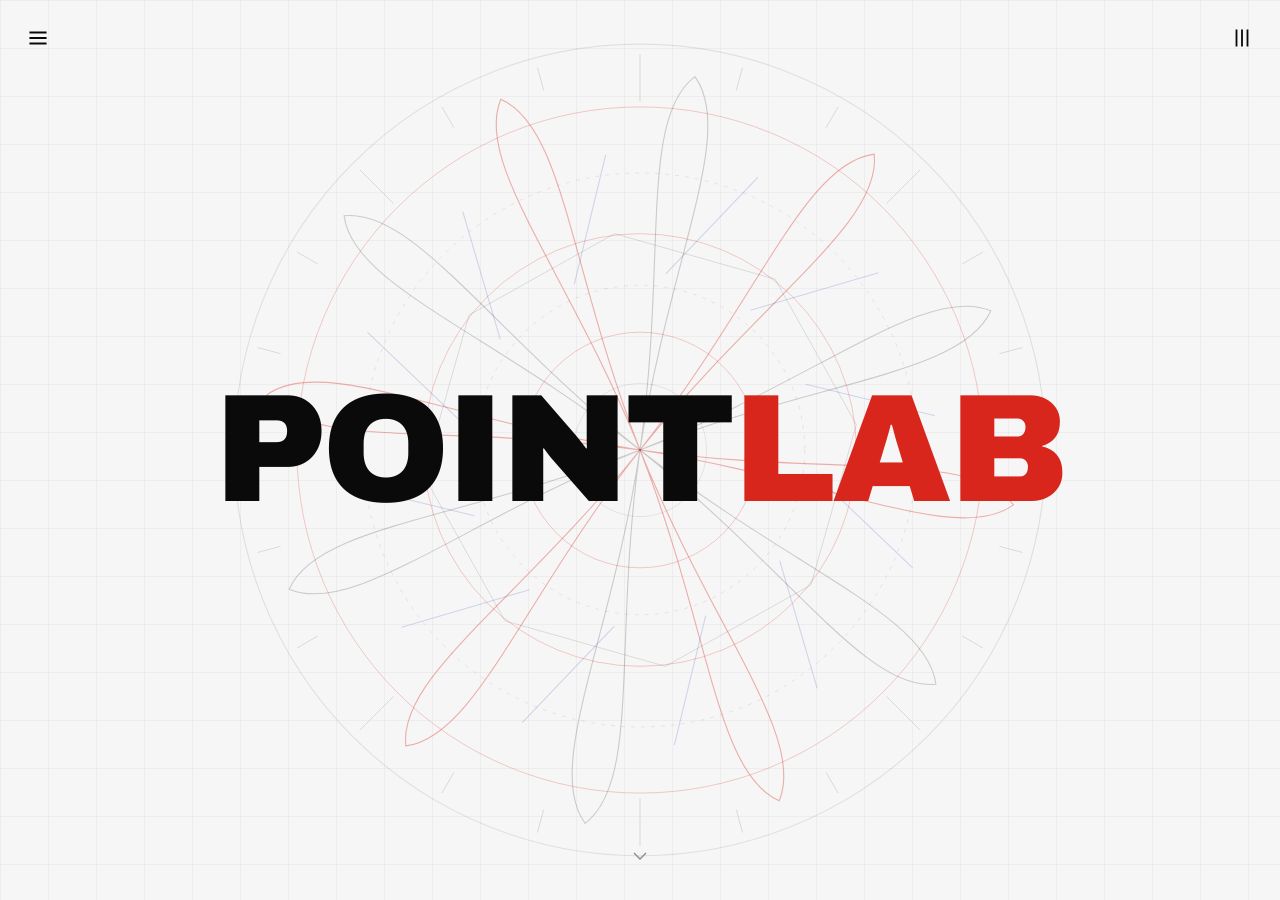
==== commit aeb81a84: "Pointlab v2.6: folder-driven content (content/<site>/NNN_Project/ + project.txt), build script, GitH" ====
--- a/index.html
+++ b/index.html
@@ -2,13 +2,11 @@
 <html lang="en"><head><meta charset="utf-8">
 <meta name="viewport" content="width=device-width,initial-scale=1,viewport-fit=cover">
 <title>Pointlab</title>
-<link rel="stylesheet" href="engine/fonts.css?v=2.5">
-<link rel="stylesheet" href="engine/engine.css?v=2.5">
+<link rel="stylesheet" href="engine/fonts.css?v=2.6">
+<link rel="stylesheet" href="engine/engine.css?v=2.6">
 </head><body>
-<script src="sites/registry.js?v=2.5"></script>
-<script src="sites/projects.js?v=2.5"></script>
-<script src="sites/hub.js?v=2.5"></script>
-<script src="engine/generators.js?v=2.5"></script>
-<script src="engine/text.js?v=2.5"></script>
-<script src="engine/engine.js?v=2.5"></script>
+<!-- design: sites/hub.js · texts + media: content/ (see content/HOW-TO-UPDATE.md) -->
+<script src="sites/registry.js?v=2.6"></script>
+<script src="sites/hub.js?v=2.6"></script>
+<script src="engine/boot.js?v=2.6"></script>
 </body></html>
